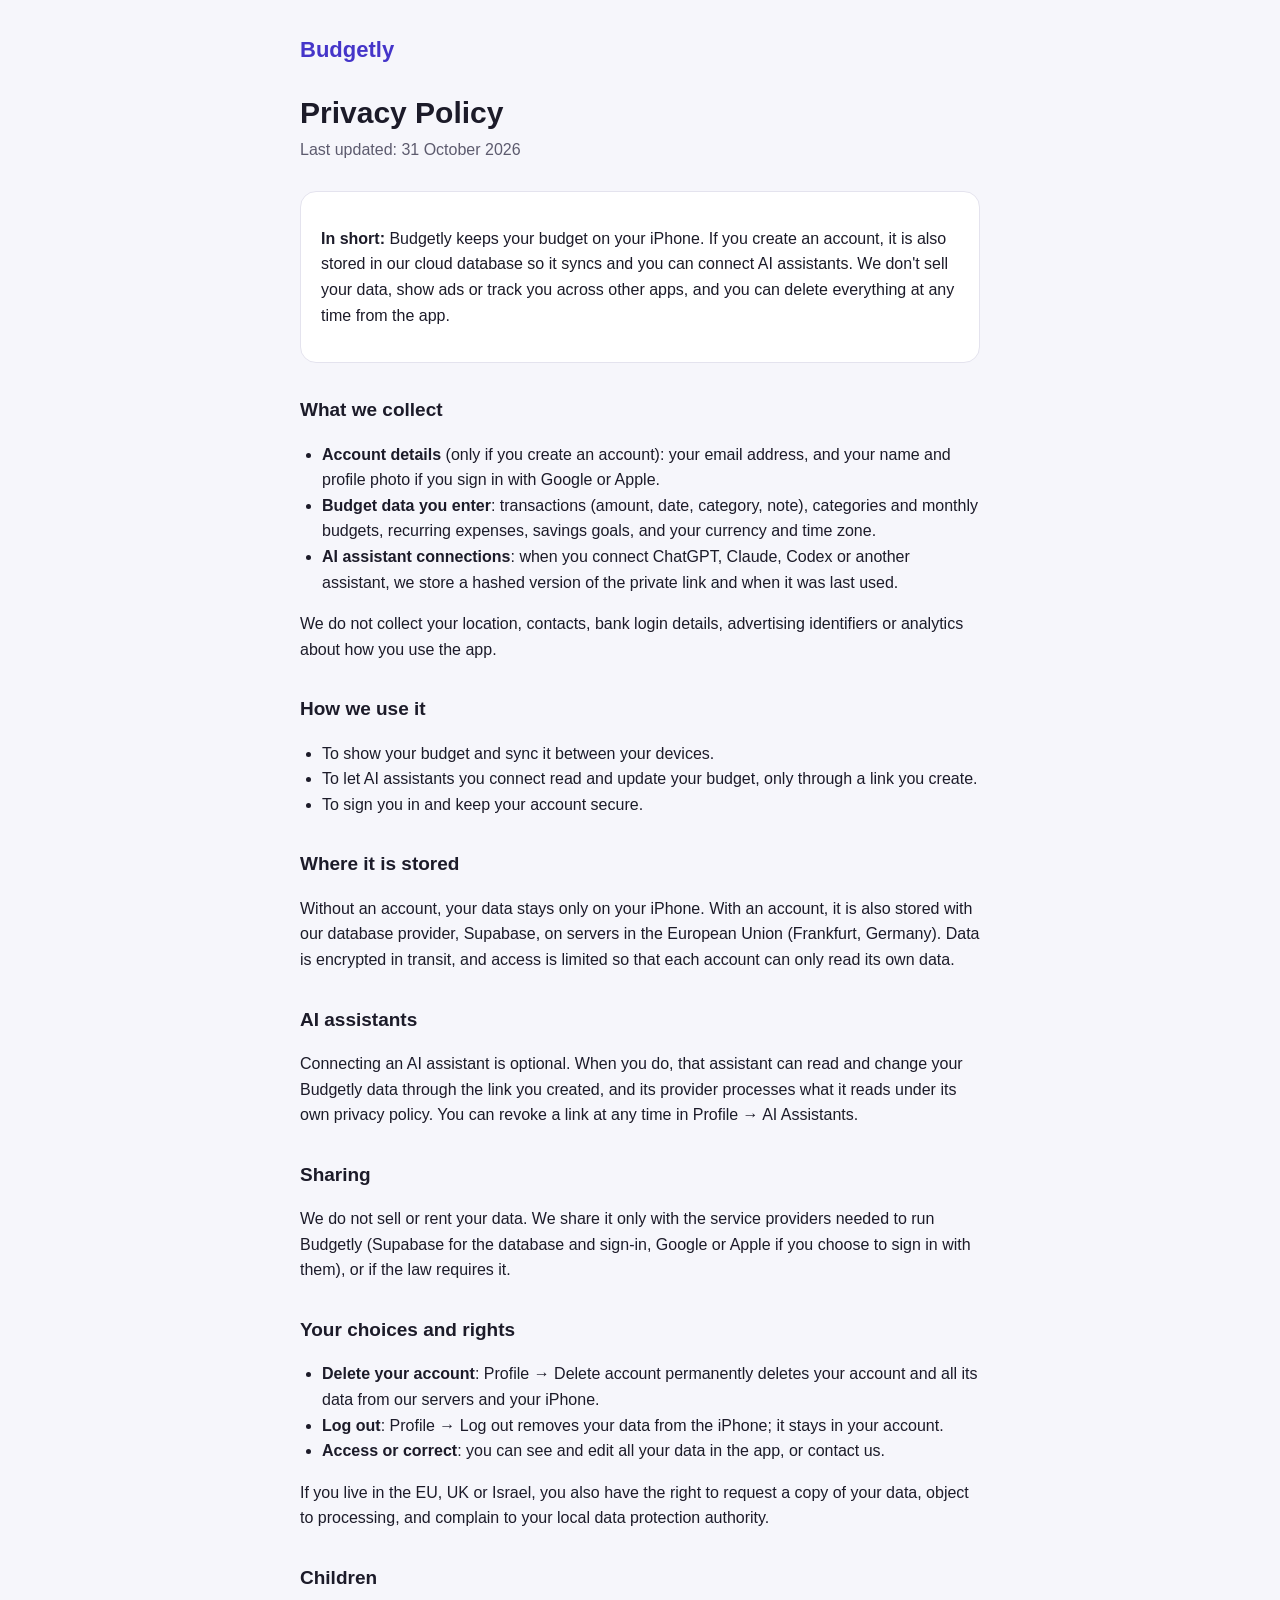
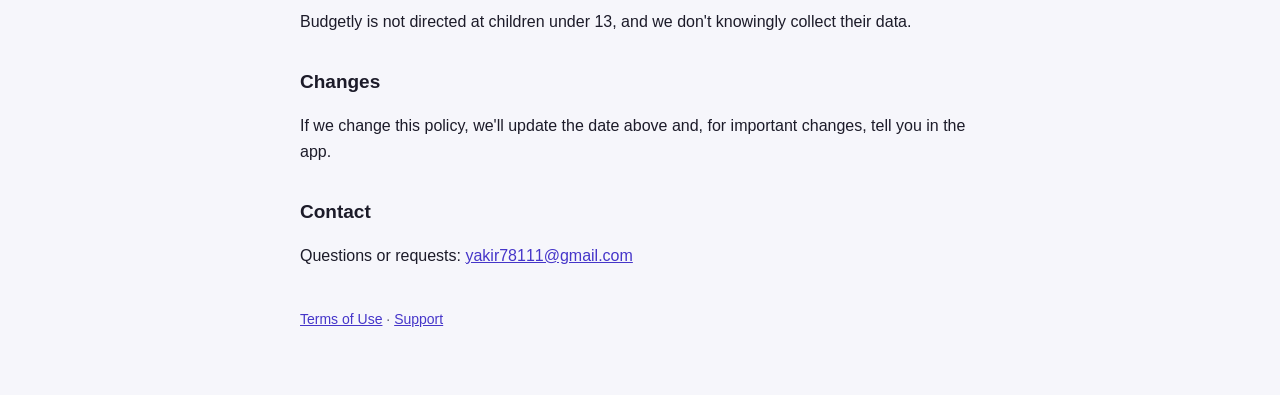
==== privacy.html @ 7b8f846e "Budgetly privacy policy, terms and support page Co-Authored-By: Claude Opus 5.5 <noreply@anthropic.c" ====
<!doctype html>
<html lang="en">
<head>
<meta charset="utf-8"><meta name="viewport" content="width=device-width, initial-scale=1">
<title>Budgetly Privacy Policy</title>
<link rel="stylesheet" href="style.css">
</head>
<body><main>
<header><a href="./">Budgetly</a></header>
<h1>Privacy Policy</h1>
<p class="updated">Last updated: 31 October 2026</p>

<div class="card"><p><strong>In short:</strong> Budgetly keeps your budget on your iPhone. If you create an account, it is also stored in our cloud database so it syncs and you can connect AI assistants. We don't sell your data, show ads or track you across other apps, and you can delete everything at any time from the app.</p></div>

<h2>What we collect</h2>
<ul>
  <li><strong>Account details</strong> (only if you create an account): your email address, and your name and profile photo if you sign in with Google or Apple.</li>
  <li><strong>Budget data you enter</strong>: transactions (amount, date, category, note), categories and monthly budgets, recurring expenses, savings goals, and your currency and time zone.</li>
  <li><strong>AI assistant connections</strong>: when you connect ChatGPT, Claude, Codex or another assistant, we store a hashed version of the private link and when it was last used.</li>
</ul>
<p>We do not collect your location, contacts, bank login details, advertising identifiers or analytics about how you use the app.</p>

<h2>How we use it</h2>
<ul>
  <li>To show your budget and sync it between your devices.</li>
  <li>To let AI assistants you connect read and update your budget, only through a link you create.</li>
  <li>To sign you in and keep your account secure.</li>
</ul>

<h2>Where it is stored</h2>
<p>Without an account, your data stays only on your iPhone. With an account, it is also stored with our database provider, Supabase, on servers in the European Union (Frankfurt, Germany). Data is encrypted in transit, and access is limited so that each account can only read its own data.</p>

<h2>AI assistants</h2>
<p>Connecting an AI assistant is optional. When you do, that assistant can read and change your Budgetly data through the link you created, and its provider processes what it reads under its own privacy policy. You can revoke a link at any time in Profile → AI Assistants.</p>

<h2>Sharing</h2>
<p>We do not sell or rent your data. We share it only with the service providers needed to run Budgetly (Supabase for the database and sign-in, Google or Apple if you choose to sign in with them), or if the law requires it.</p>

<h2>Your choices and rights</h2>
<ul>
  <li><strong>Delete your account</strong>: Profile → Delete account permanently deletes your account and all its data from our servers and your iPhone.</li>
  <li><strong>Log out</strong>: Profile → Log out removes your data from the iPhone; it stays in your account.</li>
  <li><strong>Access or correct</strong>: you can see and edit all your data in the app, or contact us.</li>
</ul>
<p>If you live in the EU, UK or Israel, you also have the right to request a copy of your data, object to processing, and complain to your local data protection authority.</p>

<h2>Children</h2>
<p>Budgetly is not directed at children under 13, and we don't knowingly collect their data.</p>

<h2>Changes</h2>
<p>If we change this policy, we'll update the date above and, for important changes, tell you in the app.</p>

<h2>Contact</h2>
<p>Questions or requests: <a href="mailto:yakir78111@gmail.com">yakir78111@gmail.com</a></p>

<nav><a href="terms.html">Terms of Use</a> · <a href="./">Support</a></nav>
</main></body>
</html>
---- style.css ----
:root { --brand: #4535C9; --ink: #1c1b29; --muted: #5d5b6e; --bg: #f6f6fb; --card: #ffffff; --line: #e4e3ee; }
@media (prefers-color-scheme: dark) { :root { --brand: #9d93ff; --ink: #ececf3; --muted: #a9a7ba; --bg: #0e0d14; --card: #17161f; --line: #2a2936; } }
* { box-sizing: border-box; }
body { margin: 0; background: var(--bg); color: var(--ink); font: 16px/1.6 -apple-system, BlinkMacSystemFont, "Segoe UI", Roboto, sans-serif; }
main { max-width: 720px; margin: 0 auto; padding: 32px 20px 64px; }
header { display: flex; align-items: center; gap: 10px; margin-bottom: 28px; }
header a { color: var(--brand); font-weight: 800; font-size: 22px; text-decoration: none; }
h1 { font-size: 30px; line-height: 1.2; margin: 0 0 6px; }
.updated { color: var(--muted); margin: 0 0 28px; }
h2 { font-size: 19px; margin: 32px 0 8px; }
p, li { color: var(--ink); }
ul { padding-left: 22px; }
a { color: var(--brand); }
.card { background: var(--card); border: 1px solid var(--line); border-radius: 16px; padding: 18px 20px; }
nav { margin-top: 40px; color: var(--muted); font-size: 14px; }
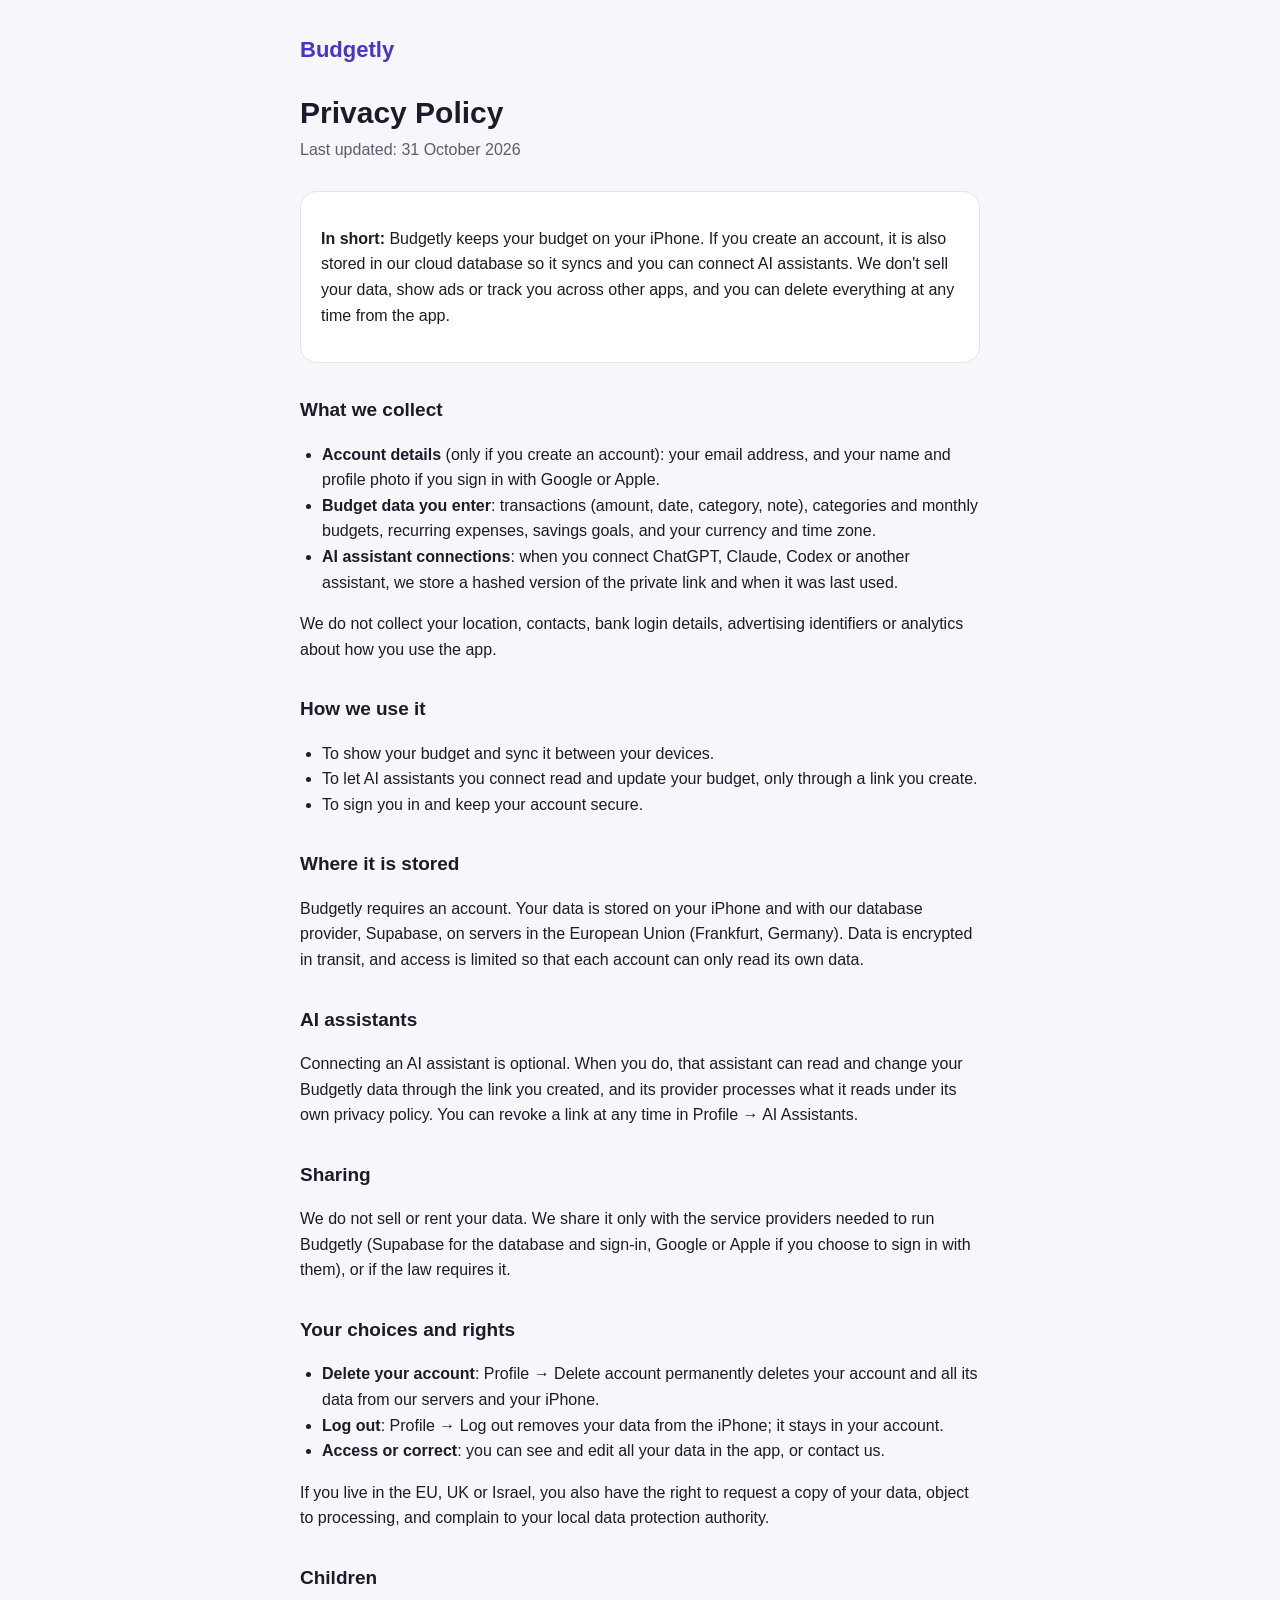
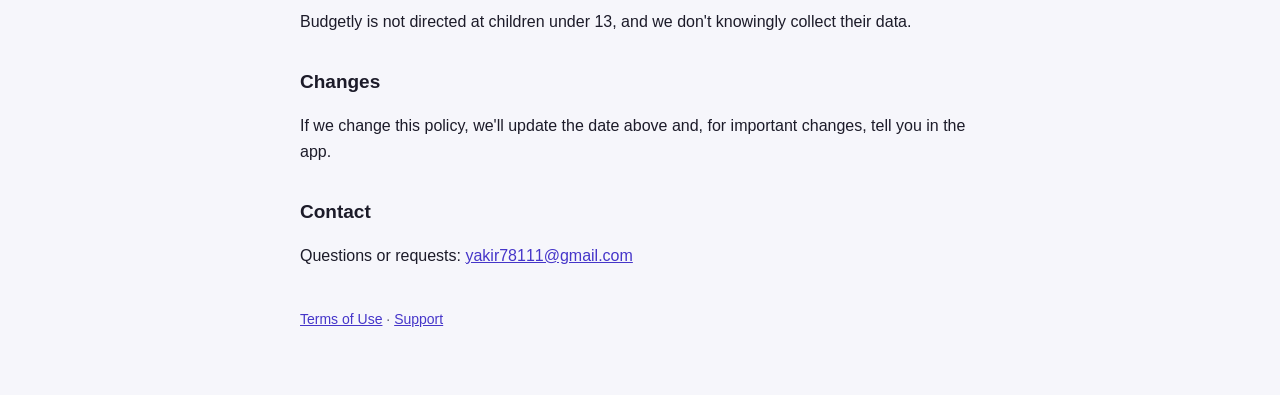
==== commit ca38afda: "Privacy: Budgetly requires an account Co-Authored-By: Claude Opus 5.5 <noreply@anthropic.com>" ====
--- a/privacy.html
+++ b/privacy.html
@@ -28,7 +28,7 @@
 </ul>
 
 <h2>Where it is stored</h2>
-<p>Without an account, your data stays only on your iPhone. With an account, it is also stored with our database provider, Supabase, on servers in the European Union (Frankfurt, Germany). Data is encrypted in transit, and access is limited so that each account can only read its own data.</p>
+<p>Budgetly requires an account. Your data is stored on your iPhone and with our database provider, Supabase, on servers in the European Union (Frankfurt, Germany). Data is encrypted in transit, and access is limited so that each account can only read its own data.</p>
 
 <h2>AI assistants</h2>
 <p>Connecting an AI assistant is optional. When you do, that assistant can read and change your Budgetly data through the link you created, and its provider processes what it reads under its own privacy policy. You can revoke a link at any time in Profile → AI Assistants.</p>
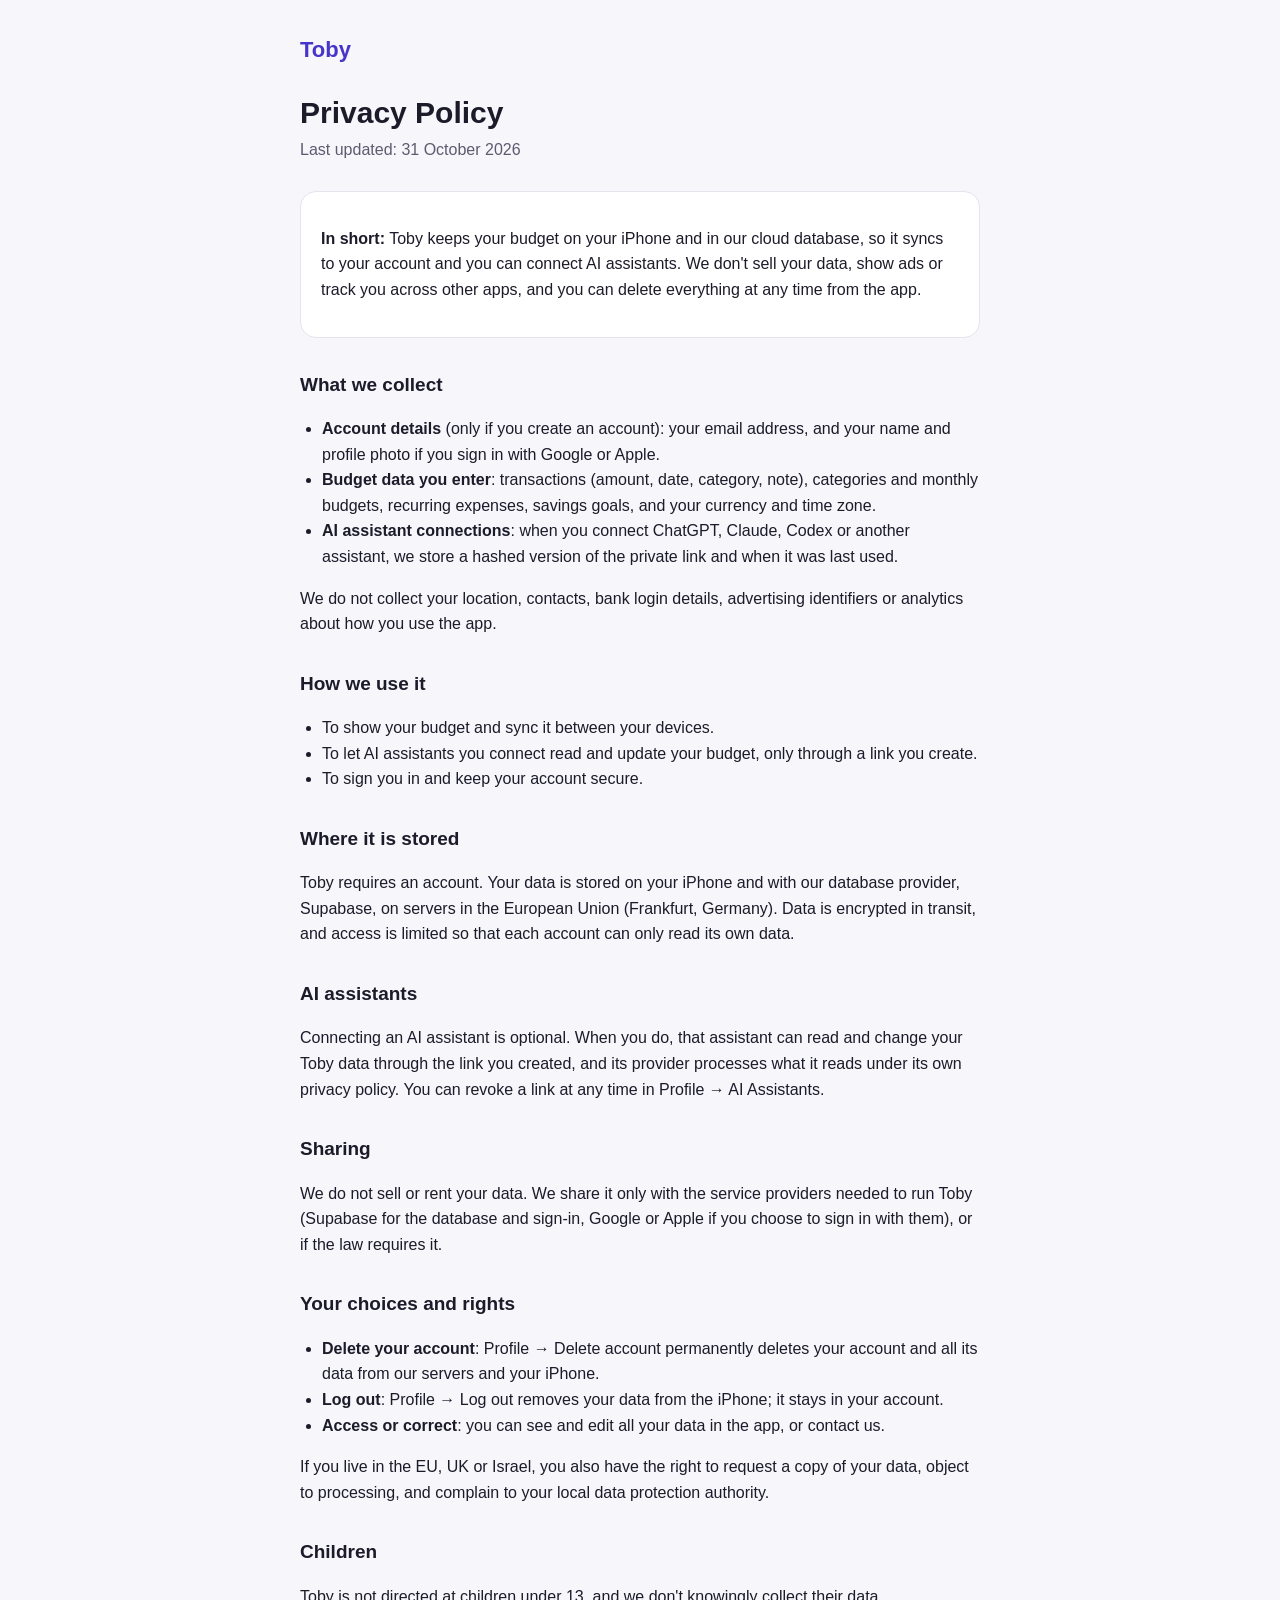
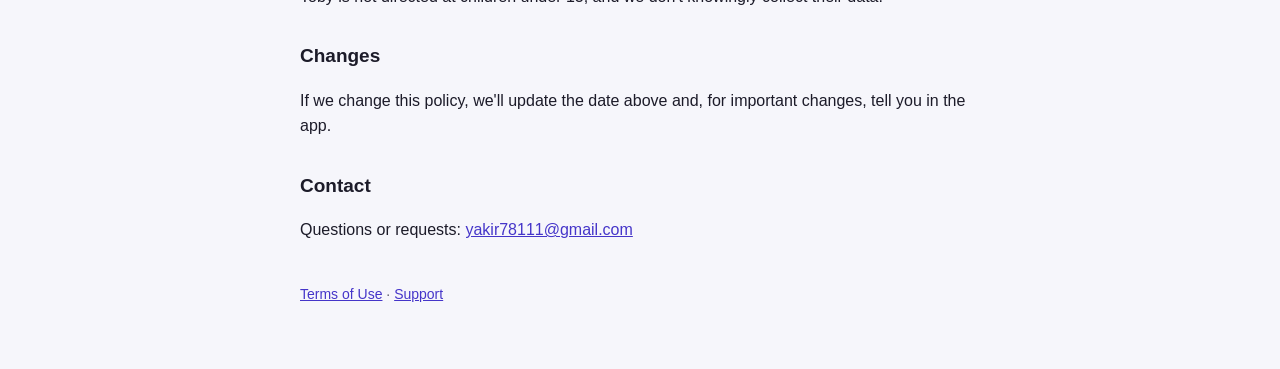
==== commit f3b86e1f: "Rename the app to Toby Co-Authored-By: Claude Opus 5.5 <noreply@anthropic.com>" ====
--- a/privacy.html
+++ b/privacy.html
@@ -2,15 +2,15 @@
 <html lang="en">
 <head>
 <meta charset="utf-8"><meta name="viewport" content="width=device-width, initial-scale=1">
-<title>Budgetly Privacy Policy</title>
+<title>Toby Privacy Policy</title>
 <link rel="stylesheet" href="style.css">
 </head>
 <body><main>
-<header><a href="./">Budgetly</a></header>
+<header><a href="./">Toby</a></header>
 <h1>Privacy Policy</h1>
 <p class="updated">Last updated: 31 October 2026</p>
 
-<div class="card"><p><strong>In short:</strong> Budgetly keeps your budget on your iPhone. If you create an account, it is also stored in our cloud database so it syncs and you can connect AI assistants. We don't sell your data, show ads or track you across other apps, and you can delete everything at any time from the app.</p></div>
+<div class="card"><p><strong>In short:</strong> Toby keeps your budget on your iPhone and in our cloud database, so it syncs to your account and you can connect AI assistants. We don't sell your data, show ads or track you across other apps, and you can delete everything at any time from the app.</p></div>
 
 <h2>What we collect</h2>
 <ul>
@@ -28,13 +28,13 @@
 </ul>
 
 <h2>Where it is stored</h2>
-<p>Budgetly requires an account. Your data is stored on your iPhone and with our database provider, Supabase, on servers in the European Union (Frankfurt, Germany). Data is encrypted in transit, and access is limited so that each account can only read its own data.</p>
+<p>Toby requires an account. Your data is stored on your iPhone and with our database provider, Supabase, on servers in the European Union (Frankfurt, Germany). Data is encrypted in transit, and access is limited so that each account can only read its own data.</p>
 
 <h2>AI assistants</h2>
-<p>Connecting an AI assistant is optional. When you do, that assistant can read and change your Budgetly data through the link you created, and its provider processes what it reads under its own privacy policy. You can revoke a link at any time in Profile → AI Assistants.</p>
+<p>Connecting an AI assistant is optional. When you do, that assistant can read and change your Toby data through the link you created, and its provider processes what it reads under its own privacy policy. You can revoke a link at any time in Profile → AI Assistants.</p>
 
 <h2>Sharing</h2>
-<p>We do not sell or rent your data. We share it only with the service providers needed to run Budgetly (Supabase for the database and sign-in, Google or Apple if you choose to sign in with them), or if the law requires it.</p>
+<p>We do not sell or rent your data. We share it only with the service providers needed to run Toby (Supabase for the database and sign-in, Google or Apple if you choose to sign in with them), or if the law requires it.</p>
 
 <h2>Your choices and rights</h2>
 <ul>
@@ -45,7 +45,7 @@
 <p>If you live in the EU, UK or Israel, you also have the right to request a copy of your data, object to processing, and complain to your local data protection authority.</p>
 
 <h2>Children</h2>
-<p>Budgetly is not directed at children under 13, and we don't knowingly collect their data.</p>
+<p>Toby is not directed at children under 13, and we don't knowingly collect their data.</p>
 
 <h2>Changes</h2>
 <p>If we change this policy, we'll update the date above and, for important changes, tell you in the app.</p>
